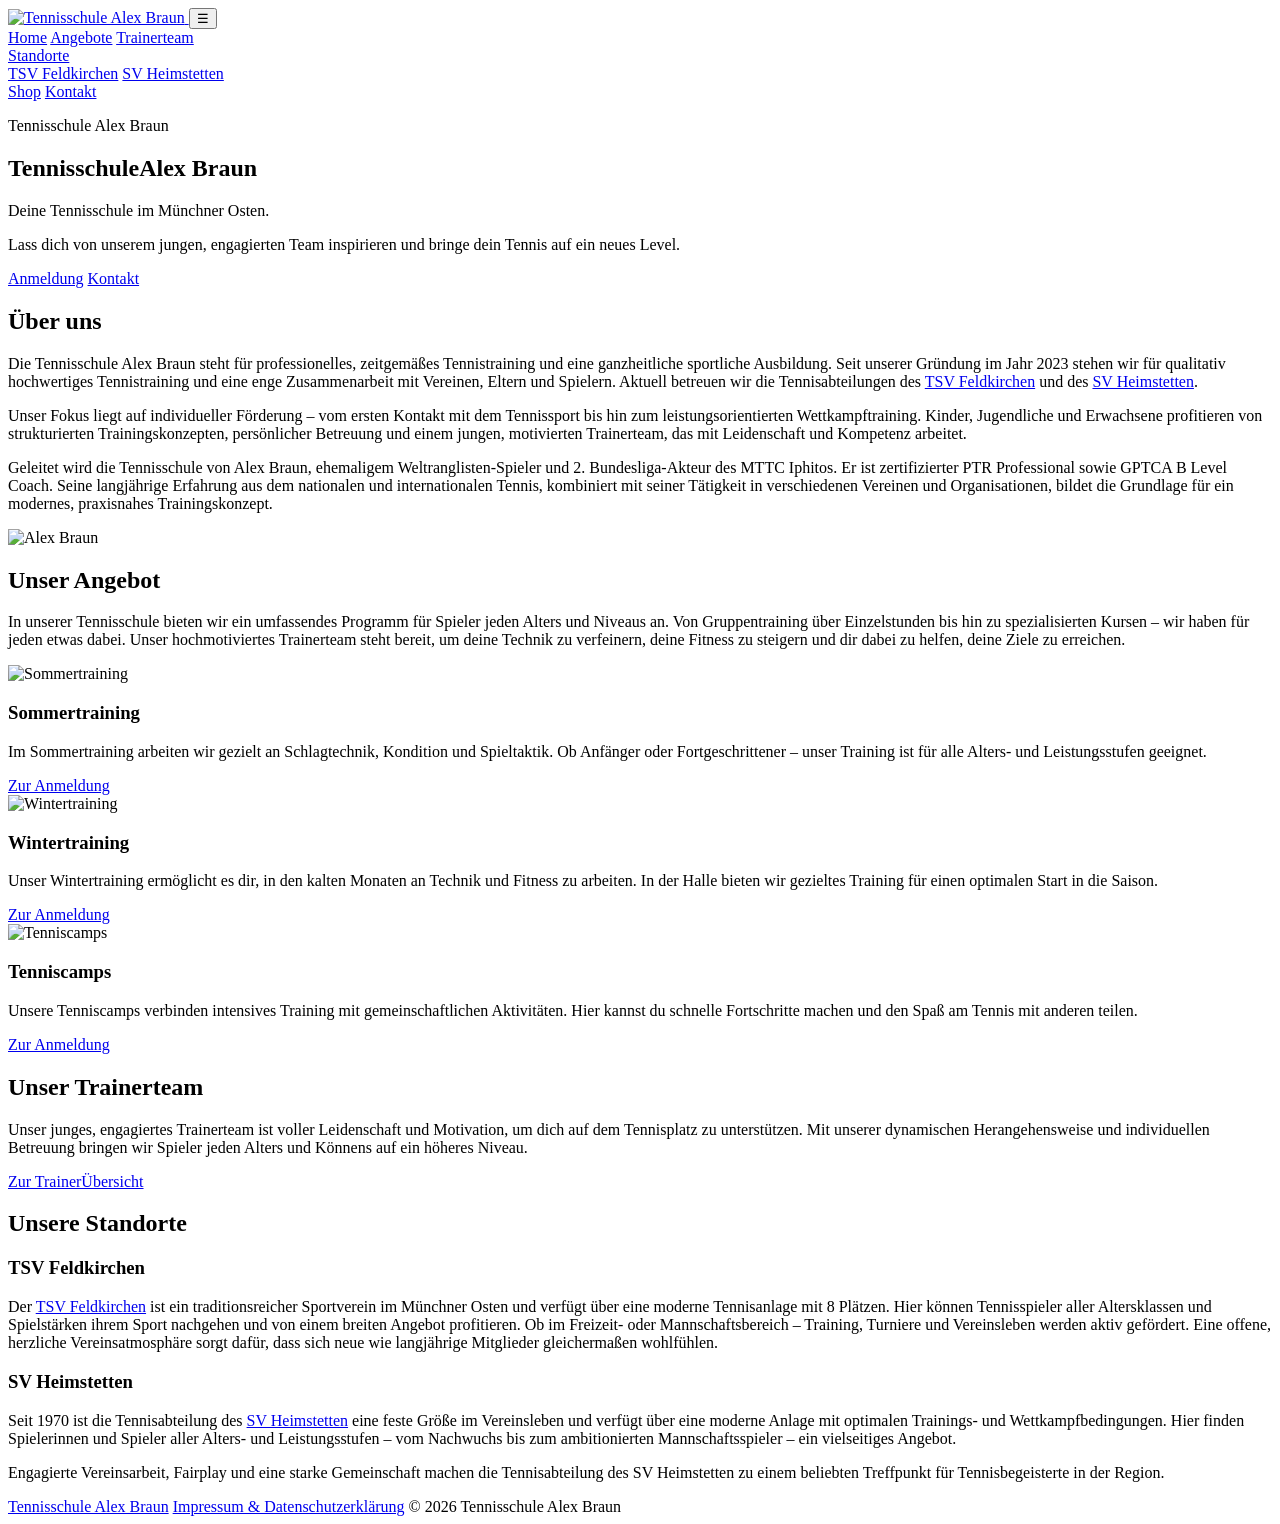
==== index.html @ 0e21ca56 "Create static mirror homepage" ====
<!doctype html>
<html lang="de">
<head>
  <meta charset="utf-8">
  <meta name="viewport" content="width=device-width,initial-scale=1">
  <title>Tennisschule Alex Braun - Home</title>
  <meta name="description" content="Tennisschule Alex Braun – Deine Tennisschule im Münchner Osten.">
  <link rel="stylesheet" href="/assets/style.css">
</head>
<body>
<header class="site-header">
  <div class="container header-inner">
    <a class="brand" href="/" aria-label="Tennisschule Alex Braun">
      <img src="https://i0.wp.com/www.tennisschule-alexbraun.de/wp-content/uploads/2025/07/Tennisschule_AB_Logo.png?fit=177%2C181&ssl=1" alt="Tennisschule Alex Braun">
    </a>
    <button class="menu-toggle" type="button" aria-expanded="false" aria-label="Menü öffnen">☰</button>
    <nav class="main-nav" aria-label="Hauptnavigation">
      <a class="active" href="/">Home</a>
      <a href="/angebote/">Angebote</a>
      <a href="/trainerteam/">Trainerteam</a>
      <div class="nav-dropdown">
        <a href="/standorte/">Standorte</a>
        <div class="dropdown-menu">
          <a href="/tsv-feldkirchen/">TSV Feldkirchen</a>
          <a href="/sv-heimstetten/">SV Heimstetten</a>
        </div>
      </div>
      <a href="https://shop.tennisschule-alexbraun.de/">Shop</a>
      <a href="/kontakt/">Kontakt</a>
    </nav>
  </div>
</header>

<main>
  <section class="hero home-hero">
    <div class="hero-overlay"></div>
    <div class="container hero-content">
      <p class="eyebrow">Tennisschule Alex Braun</p>
      <h1><span>Tennisschule</span>Alex Braun</h1>
      <p class="hero-lead">Deine Tennisschule im Münchner Osten.</p>
      <p class="hero-copy">Lass dich von unserem jungen, engagierten Team inspirieren und bringe dein Tennis auf ein neues Level.</p>
      <div class="hero-actions">
        <a class="btn btn-primary" href="/angebote/">Anmeldung</a>
        <a class="btn btn-outline-light" href="/kontakt/">Kontakt</a>
      </div>
    </div>
  </section>

  <section class="section">
    <div class="container split">
      <div>
        <h2>Über uns</h2>
        <p>Die Tennisschule Alex Braun steht für professionelles, zeitgemäßes Tennistraining und eine ganzheitliche sportliche Ausbildung. Seit unserer Gründung im Jahr 2023 stehen wir für qualitativ hochwertiges Tennistraining und eine enge Zusammenarbeit mit Vereinen, Eltern und Spielern. Aktuell betreuen wir die Tennisabteilungen des <a href="/tsv-feldkirchen/">TSV Feldkirchen</a> und des <a href="/sv-heimstetten/">SV Heimstetten</a>.</p>
        <p>Unser Fokus liegt auf individueller Förderung – vom ersten Kontakt mit dem Tennissport bis hin zum leistungsorientierten Wettkampftraining. Kinder, Jugendliche und Erwachsene profitieren von strukturierten Trainingskonzepten, persönlicher Betreuung und einem jungen, motivierten Trainerteam, das mit Leidenschaft und Kompetenz arbeitet.</p>
        <p>Geleitet wird die Tennisschule von Alex Braun, ehemaligem Weltranglisten-Spieler und 2. Bundesliga-Akteur des MTTC Iphitos. Er ist zertifizierter PTR Professional sowie GPTCA B Level Coach. Seine langjährige Erfahrung aus dem nationalen und internationalen Tennis, kombiniert mit seiner Tätigkeit in verschiedenen Vereinen und Organisationen, bildet die Grundlage für ein modernes, praxisnahes Trainingskonzept.</p>
      </div>
      <div class="media-frame portrait">
        <img src="https://i0.wp.com/www.tennisschule-alexbraun.de/wp-content/uploads/2025/07/startseite_1.jpg?fit=675%2C981&ssl=1" alt="Alex Braun">
      </div>
    </div>
  </section>

  <section class="section section-soft">
    <div class="container">
      <div class="section-heading">
        <h2>Unser Angebot</h2>
        <p>In unserer Tennisschule bieten wir ein umfassendes Programm für Spieler jeden Alters und Niveaus an. Von Gruppentraining über Einzelstunden bis hin zu spezialisierten Kursen – wir haben für jeden etwas dabei. Unser hochmotiviertes Trainerteam steht bereit, um deine Technik zu verfeinern, deine Fitness zu steigern und dir dabei zu helfen, deine Ziele zu erreichen.</p>
      </div>
      <div class="cards three">
        <article class="card">
          <img src="https://i0.wp.com/www.tennisschule-alexbraun.de/wp-content/uploads/2025/07/startseite_3.jpg?fit=500%2C331&ssl=1" alt="Sommertraining">
          <div class="card-body">
            <h3>Sommertraining</h3>
            <p>Im Sommertraining arbeiten wir gezielt an Schlagtechnik, Kondition und Spieltaktik. Ob Anfänger oder Fortgeschrittener – unser Training ist für alle Alters- und Leistungsstufen geeignet.</p>
            <a class="text-link" href="/angebote/">Zur Anmeldung</a>
          </div>
        </article>
        <article class="card">
          <img src="https://i0.wp.com/www.tennisschule-alexbraun.de/wp-content/uploads/2025/07/startseite_4.jpg?fit=500%2C333&ssl=1" alt="Wintertraining">
          <div class="card-body">
            <h3>Wintertraining</h3>
            <p>Unser Wintertraining ermöglicht es dir, in den kalten Monaten an Technik und Fitness zu arbeiten. In der Halle bieten wir gezieltes Training für einen optimalen Start in die Saison.</p>
            <a class="text-link" href="/angebote/">Zur Anmeldung</a>
          </div>
        </article>
        <article class="card">
          <img src="https://i0.wp.com/www.tennisschule-alexbraun.de/wp-content/uploads/2025/07/startseite_2.jpg?fit=750%2C500&ssl=1" alt="Tenniscamps">
          <div class="card-body">
            <h3>Tenniscamps</h3>
            <p>Unsere Tenniscamps verbinden intensives Training mit gemeinschaftlichen Aktivitäten. Hier kannst du schnelle Fortschritte machen und den Spaß am Tennis mit anderen teilen.</p>
            <a class="text-link" href="/angebote/">Zur Anmeldung</a>
          </div>
        </article>
      </div>
    </div>
  </section>

  <section class="section team-teaser">
    <div class="container narrow center">
      <h2>Unser Trainerteam</h2>
      <p>Unser junges, engagiertes Trainerteam ist voller Leidenschaft und Motivation, um dich auf dem Tennisplatz zu unterstützen. Mit unserer dynamischen Herangehensweise und individuellen Betreuung bringen wir Spieler jeden Alters und Könnens auf ein höheres Niveau.</p>
      <a class="btn btn-primary" href="/trainerteam/">Zur TrainerÜbersicht</a>
    </div>
  </section>

  <section class="section section-dark">
    <div class="container">
      <h2>Unsere Standorte</h2>
      <div class="location-grid">
        <article>
          <h3>TSV Feldkirchen</h3>
          <p>Der <a href="/tsv-feldkirchen/">TSV Feldkirchen</a> ist ein traditionsreicher Sportverein im Münchner Osten und verfügt über eine moderne Tennisanlage mit 8 Plätzen. Hier können Tennisspieler aller Altersklassen und Spielstärken ihrem Sport nachgehen und von einem breiten Angebot profitieren. Ob im Freizeit- oder Mannschaftsbereich – Training, Turniere und Vereinsleben werden aktiv gefördert. Eine offene, herzliche Vereinsatmosphäre sorgt dafür, dass sich neue wie langjährige Mitglieder gleichermaßen wohlfühlen.</p>
        </article>
        <article>
          <h3>SV Heimstetten</h3>
          <p>Seit 1970 ist die Tennisabteilung des <a href="/sv-heimstetten/">SV Heimstetten</a> eine feste Größe im Vereinsleben und verfügt über eine moderne Anlage mit optimalen Trainings- und Wettkampfbedingungen. Hier finden Spielerinnen und Spieler aller Alters- und Leistungsstufen – vom Nachwuchs bis zum ambitionierten Mannschaftsspieler – ein vielseitiges Angebot.</p>
          <p>Engagierte Vereinsarbeit, Fairplay und eine starke Gemeinschaft machen die Tennisabteilung des SV Heimstetten zu einem beliebten Treffpunkt für Tennisbegeisterte in der Region.</p>
        </article>
      </div>
    </div>
  </section>
</main>

<footer class="site-footer">
  <div class="container footer-inner">
    <a href="/">Tennisschule Alex Braun</a>
    <a href="/impressum-datenschutzerklaerung/">Impressum &amp; Datenschutzerklärung</a>
    <span>© 2026 Tennisschule Alex Braun</span>
  </div>
</footer>

<script src="/assets/site.js"></script>
</body>
</html>
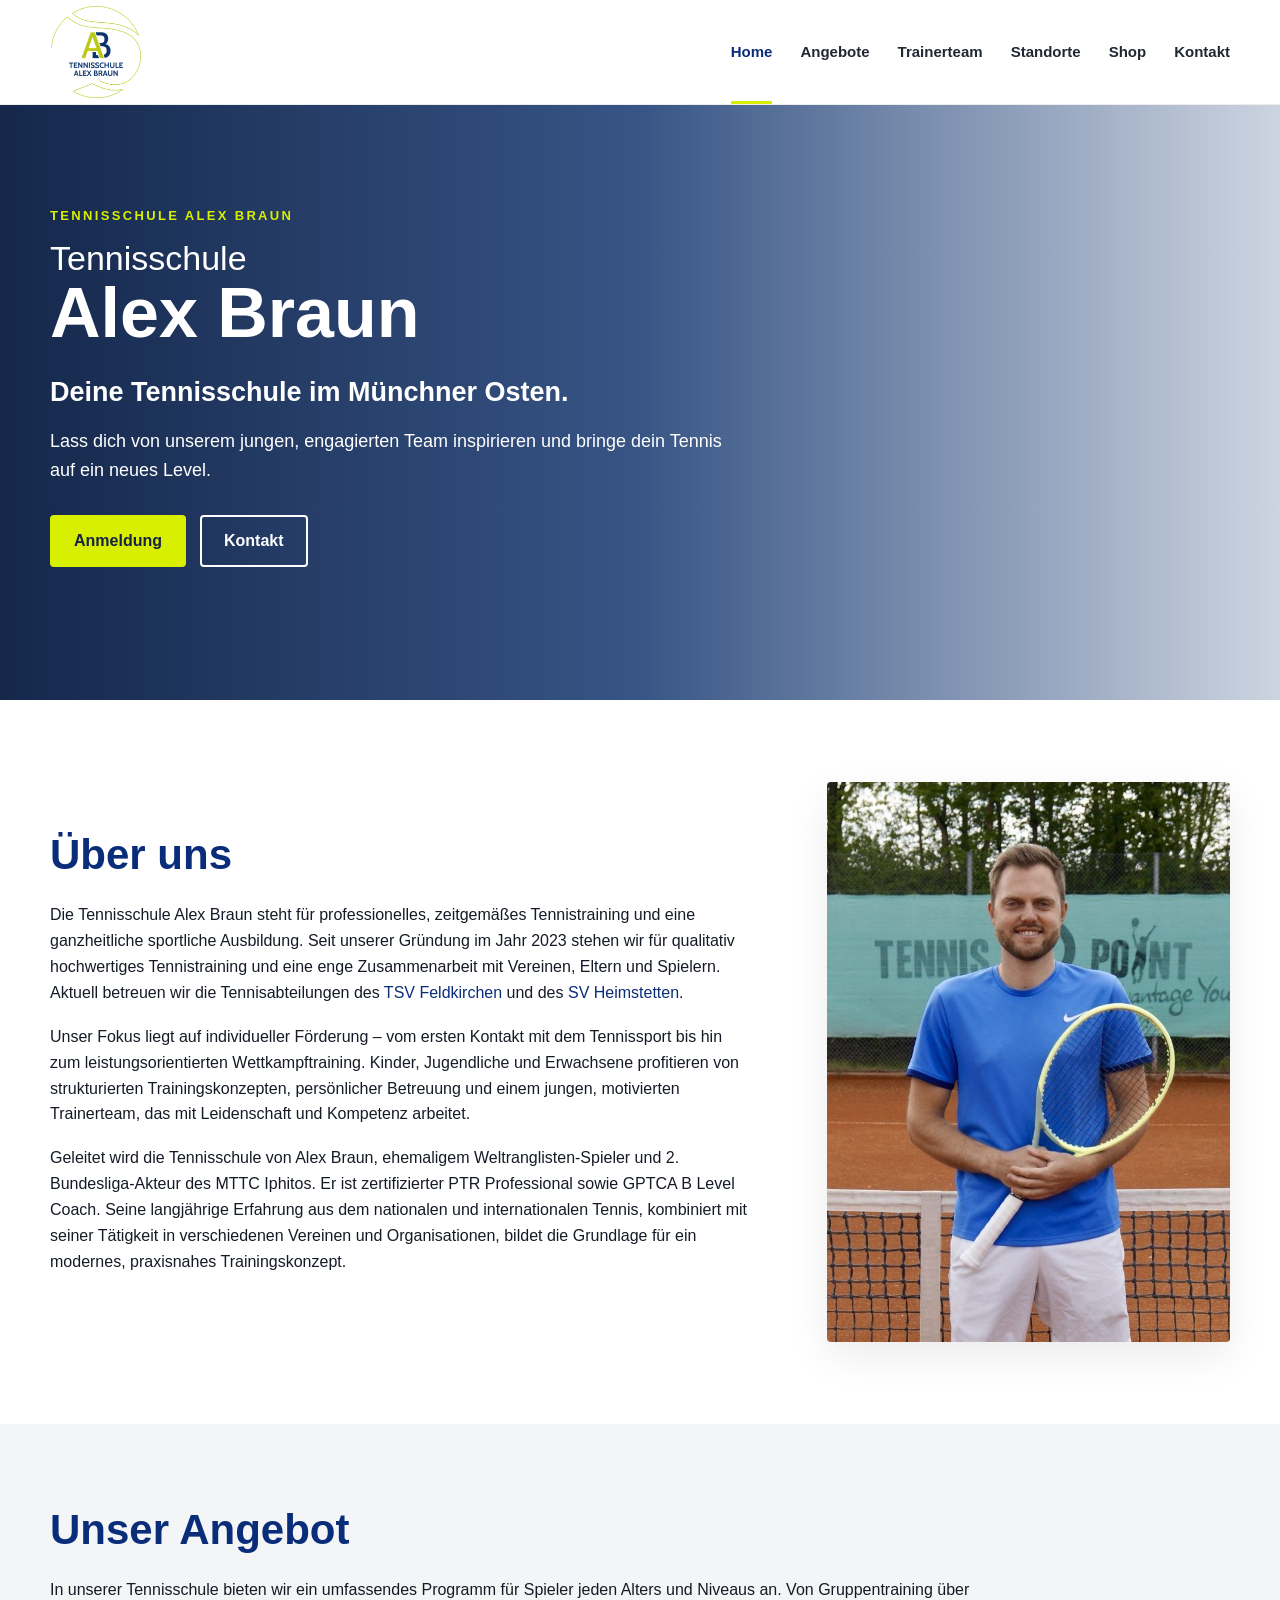
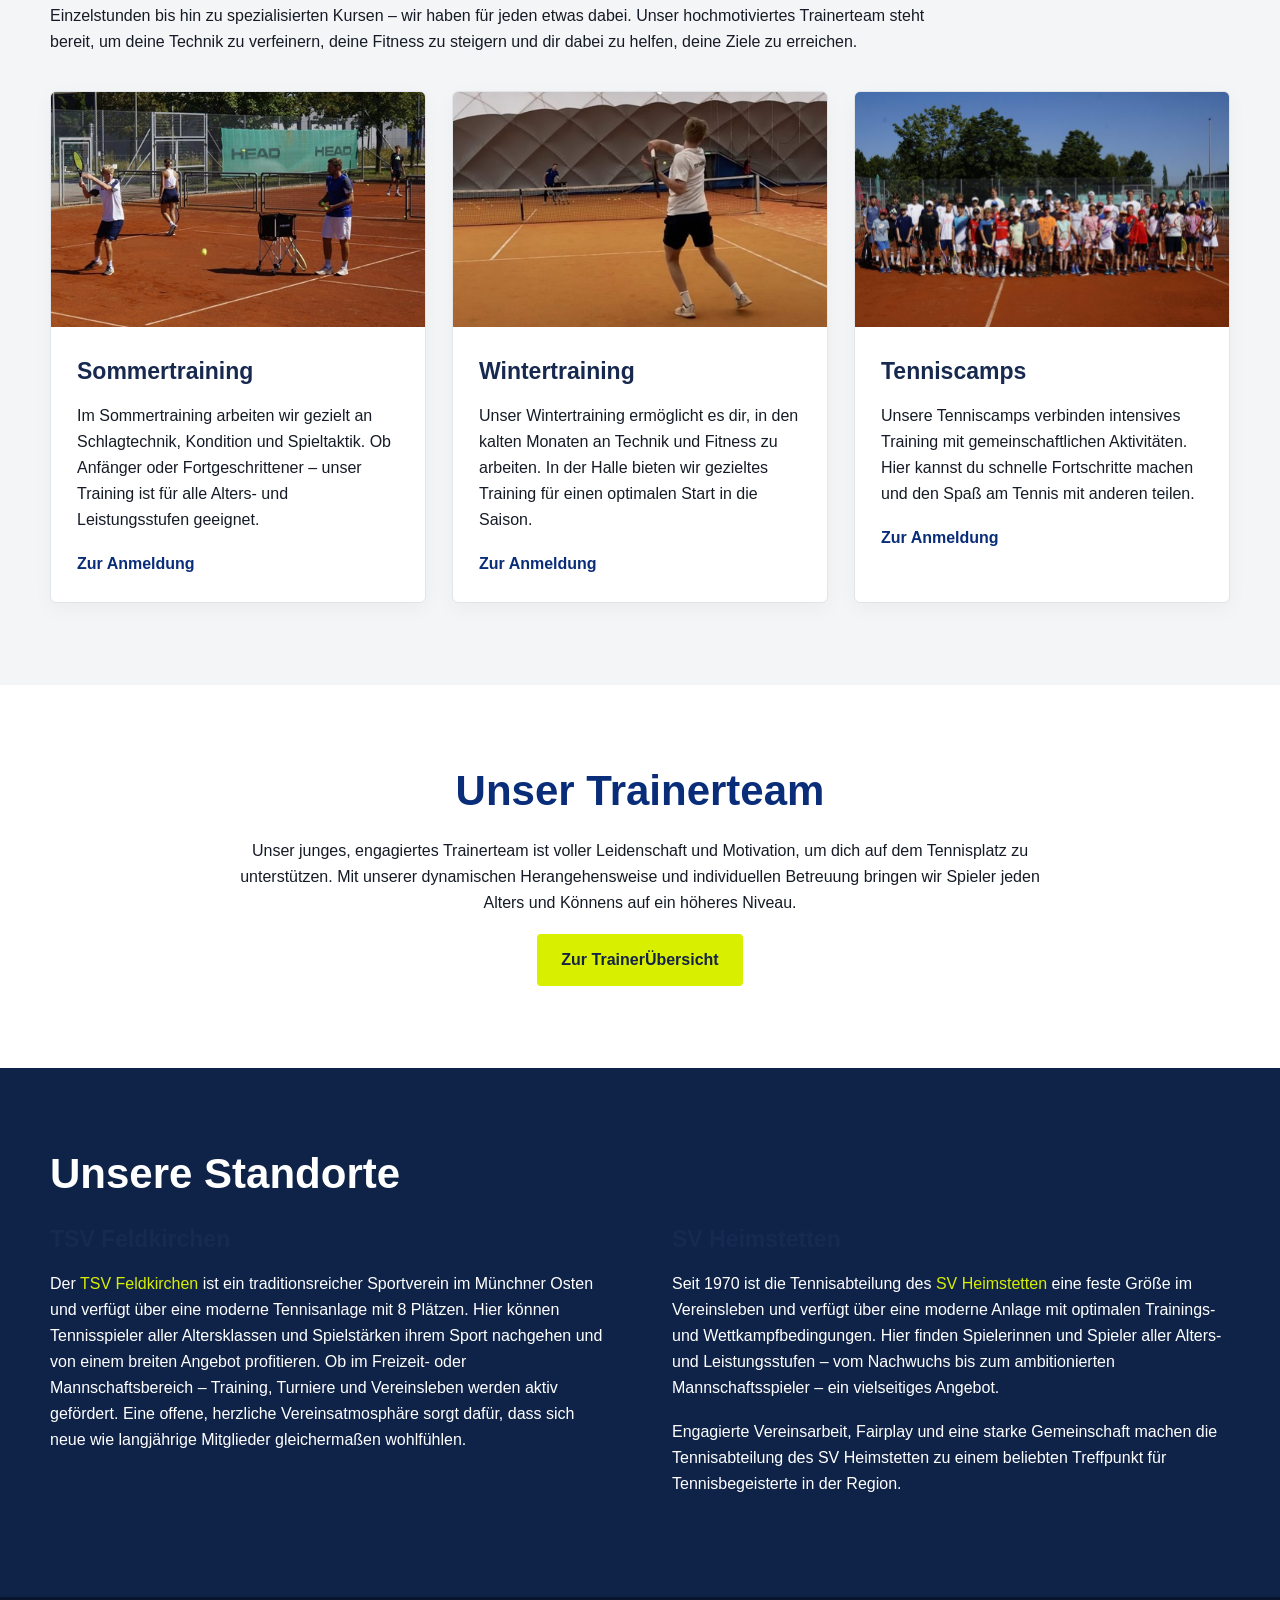
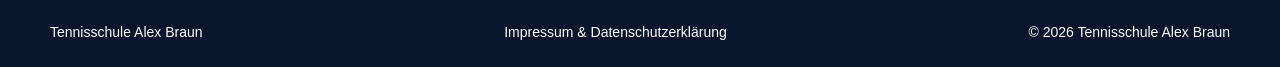
==== commit 2cfcd67a: "Use migrated local media in index.html" ====
--- a/index.html
+++ b/index.html
@@ -11,7 +11,7 @@
 <header class="site-header">
   <div class="container header-inner">
     <a class="brand" href="/" aria-label="Tennisschule Alex Braun">
-      <img src="https://i0.wp.com/www.tennisschule-alexbraun.de/wp-content/uploads/2025/07/Tennisschule_AB_Logo.png?fit=177%2C181&ssl=1" alt="Tennisschule Alex Braun">
+      <img src="/assets/media/logo.png" alt="Tennisschule Alex Braun">
     </a>
     <button class="menu-toggle" type="button" aria-expanded="false" aria-label="Menü öffnen">☰</button>
     <nav class="main-nav" aria-label="Hauptnavigation">
@@ -55,7 +55,7 @@
         <p>Geleitet wird die Tennisschule von Alex Braun, ehemaligem Weltranglisten-Spieler und 2. Bundesliga-Akteur des MTTC Iphitos. Er ist zertifizierter PTR Professional sowie GPTCA B Level Coach. Seine langjährige Erfahrung aus dem nationalen und internationalen Tennis, kombiniert mit seiner Tätigkeit in verschiedenen Vereinen und Organisationen, bildet die Grundlage für ein modernes, praxisnahes Trainingskonzept.</p>
       </div>
       <div class="media-frame portrait">
-        <img src="https://i0.wp.com/www.tennisschule-alexbraun.de/wp-content/uploads/2025/07/startseite_1.jpg?fit=675%2C981&ssl=1" alt="Alex Braun">
+        <img src="/assets/media/startseite_1.jpg" alt="Alex Braun">
       </div>
     </div>
   </section>
@@ -68,7 +68,7 @@
       </div>
       <div class="cards three">
         <article class="card">
-          <img src="https://i0.wp.com/www.tennisschule-alexbraun.de/wp-content/uploads/2025/07/startseite_3.jpg?fit=500%2C331&ssl=1" alt="Sommertraining">
+          <img src="/assets/media/startseite_3.jpg" alt="Sommertraining">
           <div class="card-body">
             <h3>Sommertraining</h3>
             <p>Im Sommertraining arbeiten wir gezielt an Schlagtechnik, Kondition und Spieltaktik. Ob Anfänger oder Fortgeschrittener – unser Training ist für alle Alters- und Leistungsstufen geeignet.</p>
@@ -76,7 +76,7 @@
           </div>
         </article>
         <article class="card">
-          <img src="https://i0.wp.com/www.tennisschule-alexbraun.de/wp-content/uploads/2025/07/startseite_4.jpg?fit=500%2C333&ssl=1" alt="Wintertraining">
+          <img src="/assets/media/startseite_4.jpg" alt="Wintertraining">
           <div class="card-body">
             <h3>Wintertraining</h3>
             <p>Unser Wintertraining ermöglicht es dir, in den kalten Monaten an Technik und Fitness zu arbeiten. In der Halle bieten wir gezieltes Training für einen optimalen Start in die Saison.</p>
@@ -84,7 +84,7 @@
           </div>
         </article>
         <article class="card">
-          <img src="https://i0.wp.com/www.tennisschule-alexbraun.de/wp-content/uploads/2025/07/startseite_2.jpg?fit=750%2C500&ssl=1" alt="Tenniscamps">
+          <img src="/assets/media/startseite_2.jpg" alt="Tenniscamps">
           <div class="card-body">
             <h3>Tenniscamps</h3>
             <p>Unsere Tenniscamps verbinden intensives Training mit gemeinschaftlichen Aktivitäten. Hier kannst du schnelle Fortschritte machen und den Spaß am Tennis mit anderen teilen.</p>
--- a/assets/style.css
+++ b/assets/style.css
@@ -0,0 +1,125 @@
+:root{
+  --blue:#0a2d7a;
+  --blue2:#174ea6;
+  --yellow:#d9ef00;
+  --ink:#151b26;
+  --muted:#646b76;
+  --soft:#f4f5f7;
+  --line:#e1e4e8;
+  --white:#fff;
+  --radius:10px;
+  --shadow:0 14px 40px rgba(0,0,0,.08);
+}
+*{box-sizing:border-box}
+html{scroll-behavior:smooth}
+body{margin:0;color:var(--ink);background:#fff;font-family:Arial,Helvetica,sans-serif;line-height:1.62}
+a{color:var(--blue);text-decoration:none}
+a:hover{text-decoration:underline}
+img{display:block;max-width:100%}
+.container{width:min(1180px,calc(100% - 40px));margin:0 auto}
+.narrow{max-width:820px}
+.center{text-align:center}
+.site-header{position:relative;z-index:30;background:#fff;border-bottom:1px solid rgba(0,0,0,.07)}
+.header-inner{min-height:104px;display:flex;align-items:center;gap:34px}
+.brand{flex:0 0 auto}
+.brand img{width:92px;height:92px;object-fit:contain}
+.main-nav{margin-left:auto;display:flex;align-items:center;gap:28px;font-weight:700;font-size:15px}
+.main-nav>a,.nav-dropdown>a{color:#212734;text-decoration:none;padding:40px 0 36px;border-bottom:3px solid transparent}
+.main-nav .active,.main-nav>a:hover,.nav-dropdown>a:hover{color:var(--blue);border-color:var(--yellow)}
+.nav-dropdown{position:relative}
+.dropdown-menu{display:none;position:absolute;top:78px;left:-18px;min-width:190px;background:#fff;padding:10px;box-shadow:var(--shadow);border-radius:6px}
+.nav-dropdown:hover .dropdown-menu{display:block}
+.dropdown-menu a{display:block;padding:10px 12px;color:#202632}
+.menu-toggle{display:none;margin-left:auto;border:0;background:transparent;font-size:28px}
+.hero{position:relative;overflow:hidden}
+.home-hero{min-height:595px;background:
+linear-gradient(90deg,rgba(1,21,60,.92) 0%,rgba(5,42,103,.80) 50%,rgba(5,42,103,.2) 100%),
+url("https://i0.wp.com/www.tennisschule-alexbraun.de/wp-content/uploads/2025/07/startseite_2.jpg?fit=1400%2C933&ssl=1") center/cover}
+.hero-content{position:relative;z-index:2;padding:100px 0 95px;color:#fff;max-width:1180px}
+.eyebrow{text-transform:uppercase;letter-spacing:.18em;font-size:13px;font-weight:700;color:var(--yellow);margin:0 0 12px}
+.hero h1{font-size:70px;line-height:.98;margin:0 0 24px;max-width:720px;font-weight:800}
+.hero h1 span{display:block;font-size:34px;line-height:1.2;font-weight:500}
+.hero-lead{font-size:27px;font-weight:700;margin:0 0 12px}
+.hero-copy{max-width:700px;font-size:18px;margin:0 0 30px}
+.hero-actions{display:flex;gap:14px;flex-wrap:wrap}
+.btn{display:inline-flex;align-items:center;justify-content:center;min-height:48px;padding:11px 22px;border-radius:4px;font-weight:800;text-decoration:none;border:2px solid transparent;cursor:pointer}
+.btn:hover{text-decoration:none}
+.btn-primary{background:var(--yellow);color:#152344}
+.btn-outline-light{border-color:#fff;color:#fff}
+.btn-blue{background:var(--blue);color:#fff}
+.section{padding:82px 0}
+.section-soft{background:var(--soft)}
+.section-dark{background:#0f2349;color:#fff}
+.section-dark a{color:var(--yellow)}
+.section h2{font-size:42px;line-height:1.12;margin:0 0 24px;color:var(--blue)}
+.section-dark h2,.section-dark h3{color:#fff}
+.section h3{font-size:23px;margin:0 0 13px;color:#17294f}
+.section p{margin:0 0 18px}
+.split{display:grid;grid-template-columns:1.4fr .8fr;gap:72px;align-items:center}
+.media-frame{overflow:hidden;border-radius:4px;box-shadow:var(--shadow)}
+.media-frame img{width:100%;height:100%;object-fit:cover}
+.media-frame.portrait{height:560px}
+.section-heading{max-width:920px;margin-bottom:36px}
+.cards{display:grid;gap:26px}
+.cards.three{grid-template-columns:repeat(3,1fr)}
+.card{background:#fff;border:1px solid var(--line);border-radius:6px;overflow:hidden;box-shadow:0 6px 20px rgba(0,0,0,.04)}
+.card>img{width:100%;height:235px;object-fit:cover}
+.card-body{padding:26px}
+.text-link{font-weight:800}
+.team-teaser{background:#fff}
+.location-grid{display:grid;grid-template-columns:1fr 1fr;gap:64px}
+.site-footer{background:#08152d;color:#fff;padding:24px 0}
+.footer-inner{display:flex;align-items:center;gap:28px;justify-content:space-between;font-size:14px}
+.site-footer a{color:#fff}
+.page-hero{background:#0f2e68;color:#fff;padding:70px 0}
+.page-hero h1{font-size:50px;line-height:1.05;margin:0}
+.page-hero .kicker{margin:0 0 8px;color:var(--yellow);font-weight:700}
+.offer-grid{display:grid;grid-template-columns:repeat(3,1fr);gap:28px}
+.offer-panel{padding:30px;background:#fff;border:1px solid var(--line);border-top:5px solid var(--yellow);box-shadow:var(--shadow)}
+.offer-panel h2{font-size:28px;margin:0 0 18px}
+.offer-panel ul{padding-left:20px}
+.gallery-grid{display:grid;grid-template-columns:repeat(3,1fr);gap:18px;margin-top:45px}
+.gallery-grid img{width:100%;aspect-ratio:3/2;object-fit:cover}
+.trainer-grid{display:grid;grid-template-columns:repeat(3,1fr);gap:28px}
+.trainer-card img{width:100%;aspect-ratio:1/1;object-fit:cover}
+.trainer-card h3{margin:15px 0 2px}
+.trainer-card p{color:var(--muted)}
+.location-cards{display:grid;grid-template-columns:1fr 1fr;gap:32px}
+.location-card{display:flex;flex-direction:column;align-items:center;justify-content:center;text-align:center;padding:48px;background:#fff;border:1px solid var(--line)}
+.location-card img{height:240px;width:100%;object-fit:contain;margin-bottom:24px}
+.content-prose{max-width:880px}
+.content-prose h3{margin-top:34px}
+.button-row{display:flex;gap:12px;flex-wrap:wrap;margin:28px 0}
+.map-frame{width:100%;height:420px;border:0;margin-top:30px}
+.contact-grid{display:grid;grid-template-columns:.72fr 1.28fr;gap:60px}
+.form-grid{display:grid;grid-template-columns:1fr 1fr;gap:18px}
+.form-grid .full{grid-column:1/-1}
+label{display:block;font-weight:700;margin-bottom:6px}
+input,textarea{width:100%;padding:13px 14px;border:1px solid #cdd3dc;border-radius:3px;font:inherit}
+textarea{min-height:170px;resize:vertical}
+.legal{max-width:920px}
+.legal h2{font-size:28px;margin-top:38px}
+.modal{position:fixed;inset:0;background:rgba(0,0,0,.58);z-index:100;display:none;align-items:center;justify-content:center;padding:20px}
+.modal.open{display:flex}
+.modal-card{width:min(620px,100%);background:#fff;border-radius:8px;padding:30px;position:relative}
+.modal-close{position:absolute;right:14px;top:10px;border:0;background:transparent;font-size:30px;cursor:pointer}
+.cookie-bar{position:fixed;left:20px;right:20px;bottom:20px;background:#fff;border:1px solid #ddd;box-shadow:var(--shadow);padding:18px;z-index:90;display:none}
+.cookie-bar.show{display:block}
+.cookie-actions{display:flex;gap:10px;flex-wrap:wrap;margin-top:12px}
+@media(max-width:900px){
+  .header-inner{min-height:82px}.brand img{width:68px;height:68px}.menu-toggle{display:block}
+  .main-nav{display:none;position:absolute;left:0;right:0;top:82px;background:#fff;flex-direction:column;align-items:stretch;gap:0;padding:10px 20px 20px;border-top:1px solid #eee}
+  .main-nav.open{display:flex}.main-nav>a,.nav-dropdown>a{padding:12px 0;border-bottom:0}.dropdown-menu{position:static;box-shadow:none;padding-left:14px;display:block}
+  .hero h1{font-size:54px}.hero h1 span{font-size:28px}.home-hero{min-height:520px}.hero-content{padding:80px 0}
+  .split,.contact-grid{grid-template-columns:1fr;gap:38px}.media-frame.portrait{height:480px;max-width:520px}
+  .cards.three,.offer-grid,.trainer-grid{grid-template-columns:repeat(2,1fr)}
+  .location-grid,.location-cards{grid-template-columns:1fr}
+}
+@media(max-width:620px){
+  .container{width:min(100% - 28px,1180px)}
+  .hero h1{font-size:43px}.hero h1 span{font-size:24px}.hero-lead{font-size:22px}
+  .section{padding:58px 0}.section h2{font-size:34px}.page-hero h1{font-size:39px}
+  .cards.three,.offer-grid,.trainer-grid,.gallery-grid{grid-template-columns:1fr}
+  .footer-inner{flex-direction:column;align-items:flex-start;gap:9px}
+  .form-grid{grid-template-columns:1fr}.form-grid .full{grid-column:auto}
+}
